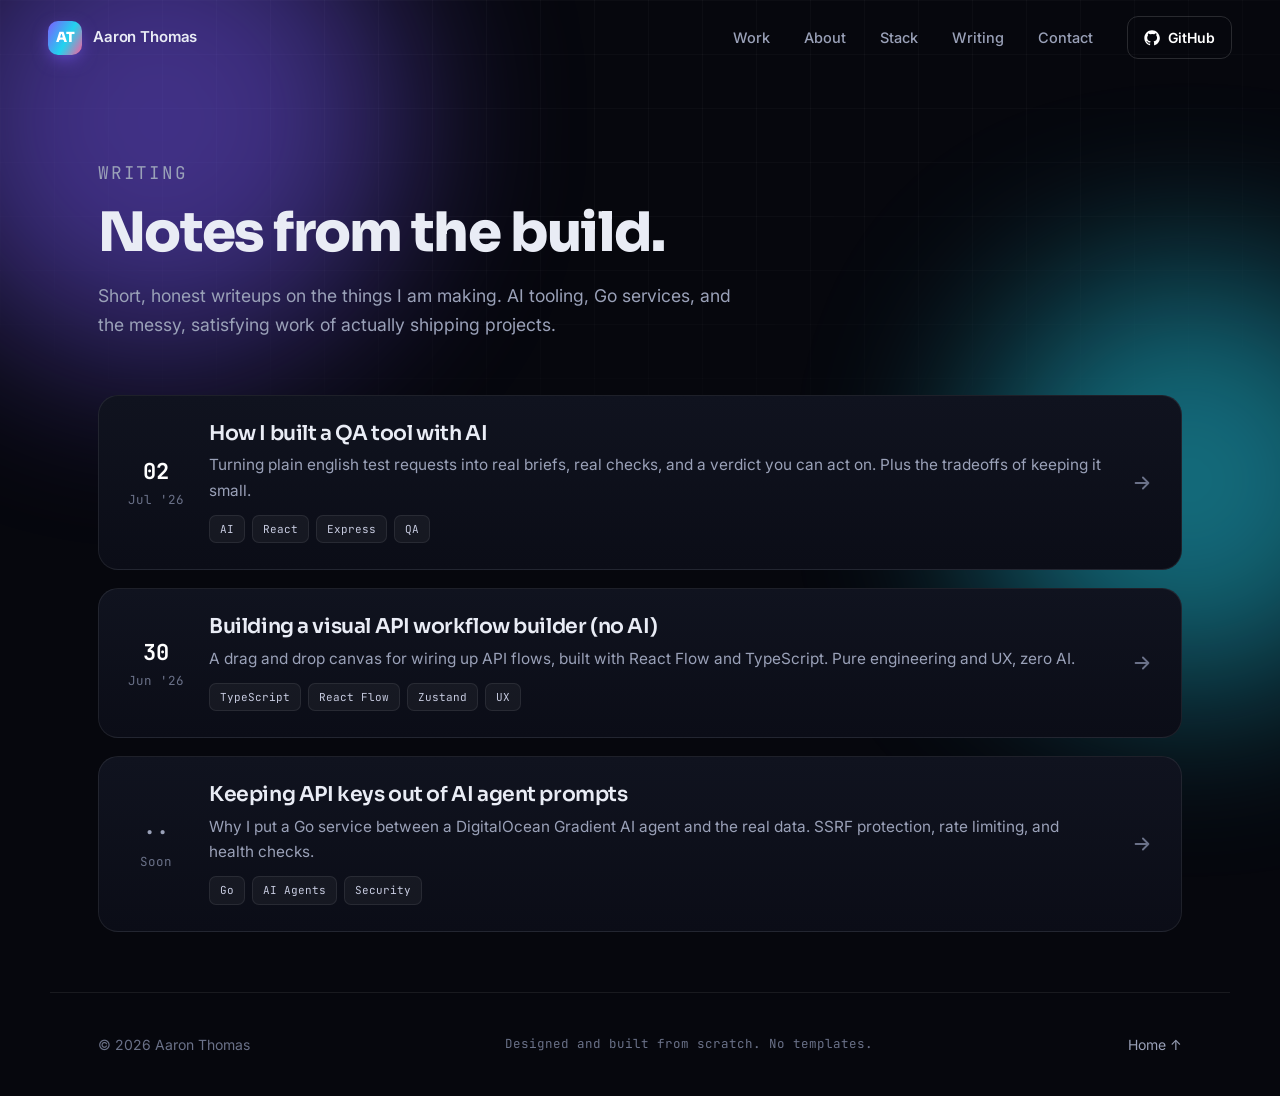
==== blog/index.html @ 083a8e19 "Initial commit: portfolio site with blog" ====
<!doctype html>
<html lang="en">
<head>
  <meta charset="UTF-8" />
  <meta name="viewport" content="width=device-width, initial-scale=1.0" />
  <title>Writing · Aaron Thomas</title>
  <meta name="description" content="Notes on building software. AI tooling, Go services, and the craft of shipping projects, by Aaron Thomas." />
  <meta name="color-scheme" content="dark" />
  <link rel="preconnect" href="https://fonts.googleapis.com" />
  <link rel="preconnect" href="https://fonts.gstatic.com" crossorigin />
  <link href="https://fonts.googleapis.com/css2?family=Sora:wght@400;500;600;700;800&family=Inter:wght@400;500;600&family=JetBrains+Mono:wght@400;500&display=swap" rel="stylesheet" />
  <link rel="icon" href="data:image/svg+xml,<svg xmlns='http://www.w3.org/2000/svg' viewBox='0 0 100 100'><text y='.9em' font-size='90'>⚡</text></svg>" />
  <link rel="stylesheet" href="../styles.css" />
</head>
<body>
  <div class="bg-grid" aria-hidden="true"></div>
  <div class="bg-orbs" aria-hidden="true">
    <span class="orb orb--1"></span>
    <span class="orb orb--2"></span>
  </div>
  <div class="scroll-progress" aria-hidden="true"></div>

  <header class="nav is-scrolled" id="nav">
    <a href="../index.html" class="nav__brand">
      <span class="nav__mark">AT</span>
      <span class="nav__name">Aaron&nbsp;Thomas</span>
    </a>
    <nav class="nav__links" aria-label="Primary">
      <a href="../index.html#work">Work</a>
      <a href="../index.html#about">About</a>
      <a href="../index.html#stack">Stack</a>
      <a href="./index.html">Writing</a>
      <a href="../index.html#contact">Contact</a>
    </nav>
    <a class="nav__cta" href="https://github.com/ATKasem" target="_blank" rel="noopener">
      <svg viewBox="0 0 24 24" width="16" height="16" aria-hidden="true"><path fill="currentColor" d="M12 .5C5.7.5.5 5.7.5 12c0 5.1 3.3 9.4 7.9 10.9.6.1.8-.3.8-.6v-2c-3.2.7-3.9-1.5-3.9-1.5-.5-1.3-1.3-1.7-1.3-1.7-1.1-.7.1-.7.1-.7 1.2.1 1.8 1.2 1.8 1.2 1 1.8 2.8 1.3 3.5 1 .1-.8.4-1.3.7-1.6-2.6-.3-5.3-1.3-5.3-5.7 0-1.3.5-2.3 1.2-3.1-.1-.3-.5-1.5.1-3.1 0 0 1-.3 3.3 1.2a11.5 11.5 0 0 1 6 0C17.3 4.7 18.3 5 18.3 5c.6 1.6.2 2.8.1 3.1.8.8 1.2 1.8 1.2 3.1 0 4.4-2.7 5.4-5.3 5.7.4.4.8 1.1.8 2.2v3.3c0 .3.2.7.8.6 4.6-1.5 7.9-5.8 7.9-10.9C23.5 5.7 18.3.5 12 .5Z"/></svg>
      GitHub
    </a>
    <button class="nav__burger" aria-label="Toggle menu" aria-expanded="false"><span></span><span></span></button>
  </header>

  <main class="page">
    <div class="blog-head reveal">
      <p class="section__kicker">Writing</p>
      <h1>Notes from the build.</h1>
      <p>Short, honest writeups on the things I am making. AI tooling, Go services, and the messy, satisfying work of actually shipping projects.</p>
    </div>

    <div class="posts">
      <a href="./building-an-ai-qa-tool.html" class="post-card reveal">
        <div class="post-card__date"><b>02</b>Jul '26</div>
        <div class="post-card__main">
          <h3>How I built a QA tool with AI</h3>
          <p>Turning plain english test requests into real briefs, real checks, and a verdict you can act on. Plus the tradeoffs of keeping it small.</p>
          <div class="post-card__tags"><span>AI</span><span>React</span><span>Express</span><span>QA</span></div>
        </div>
        <svg class="post-card__arrow" viewBox="0 0 24 24" width="22" height="22" aria-hidden="true"><path fill="none" stroke="currentColor" stroke-width="2" stroke-linecap="round" stroke-linejoin="round" d="M5 12h14M13 6l6 6-6 6"/></svg>
      </a>

      <a href="./api-workflow-builder.html" class="post-card reveal">
        <div class="post-card__date"><b>30</b>Jun '26</div>
        <div class="post-card__main">
          <h3>Building a visual API workflow builder (no AI)</h3>
          <p>A drag and drop canvas for wiring up API flows, built with React Flow and TypeScript. Pure engineering and UX, zero AI.</p>
          <div class="post-card__tags"><span>TypeScript</span><span>React Flow</span><span>Zustand</span><span>UX</span></div>
        </div>
        <svg class="post-card__arrow" viewBox="0 0 24 24" width="22" height="22" aria-hidden="true"><path fill="none" stroke="currentColor" stroke-width="2" stroke-linecap="round" stroke-linejoin="round" d="M5 12h14M13 6l6 6-6 6"/></svg>
      </a>

      <div class="post-card post-card--soon reveal">
        <div class="post-card__date"><b>··</b>Soon</div>
        <div class="post-card__main">
          <h3>Keeping API keys out of AI agent prompts</h3>
          <p>Why I put a Go service between a DigitalOcean Gradient AI agent and the real data. SSRF protection, rate limiting, and health checks.</p>
          <div class="post-card__tags"><span>Go</span><span>AI Agents</span><span>Security</span></div>
        </div>
        <svg class="post-card__arrow" viewBox="0 0 24 24" width="22" height="22" aria-hidden="true"><path fill="none" stroke="currentColor" stroke-width="2" stroke-linecap="round" stroke-linejoin="round" d="M5 12h14M13 6l6 6-6 6"/></svg>
      </div>
    </div>
  </main>

  <footer class="footer">
    <span>© <span id="year"></span> Aaron Thomas</span>
    <span class="footer__mid">Designed and built from scratch. No templates.</span>
    <a href="../index.html#top" class="footer__top">Home ↑</a>
  </footer>

  <script src="../main.js"></script>
</body>
</html>
---- styles.css ----
/* =========================================================
   Aaron Thomas — Portfolio
   Design system + layout + motion
   ========================================================= */

:root {
  --bg:        #06070d;
  --bg-soft:   #0b0d17;
  --panel:     #10131f;
  --panel-2:   #151a2b;
  --line:      rgba(255,255,255,.08);
  --line-2:    rgba(255,255,255,.14);
  --text:      #e9ecf5;
  --muted:     #9aa1b8;
  --muted-2:   #6a7188;

  --accent:    #7c5cff;   /* violet */
  --accent-2:  #22d3ee;   /* cyan   */
  --accent-3:  #ff5c9d;   /* pink   */

  --grad: linear-gradient(120deg, var(--accent), var(--accent-2) 55%, var(--accent-3));
  --radius: 20px;
  --radius-sm: 12px;
  --shadow: 0 30px 80px -30px rgba(0,0,0,.9);
  --max: 1180px;
  --ease: cubic-bezier(.22,.61,.36,1);
}

* { box-sizing: border-box; }
html { scroll-behavior: smooth; -webkit-font-smoothing: antialiased; }

body {
  margin: 0;
  background: var(--bg);
  color: var(--text);
  font-family: "Inter", system-ui, -apple-system, sans-serif;
  font-size: 16px;
  line-height: 1.65;
  overflow-x: hidden;
  position: relative;
}

h1,h2,h3,h4 { font-family: "Sora", sans-serif; line-height: 1.1; letter-spacing: -.02em; margin: 0; }
a { color: inherit; text-decoration: none; }
strong { color: #fff; font-weight: 600; }
em { color: #d7d2ff; font-style: normal; font-weight: 500; }

::selection { background: var(--accent); color: #fff; }

/* ---------- Backgrounds ---------- */
.bg-grid {
  position: fixed; inset: 0; z-index: -3;
  background-image:
    linear-gradient(rgba(255,255,255,.028) 1px, transparent 1px),
    linear-gradient(90deg, rgba(255,255,255,.028) 1px, transparent 1px);
  background-size: 54px 54px;
  mask-image: radial-gradient(ellipse 80% 60% at 50% 0%, #000 40%, transparent 100%);
}
.bg-orbs { position: fixed; inset: 0; z-index: -2; overflow: hidden; }
.orb {
  position: absolute; border-radius: 50%; filter: blur(90px); opacity: .5;
  animation: float 18s var(--ease) infinite alternate;
}
.orb--1 { width: 480px; height: 480px; background: var(--accent);   top: -120px; left: -80px; }
.orb--2 { width: 420px; height: 420px; background: var(--accent-2); top: 30%; right: -120px; animation-delay: -6s; }
.orb--3 { width: 380px; height: 380px; background: var(--accent-3); bottom: -140px; left: 35%; opacity: .35; animation-delay: -11s; }
@keyframes float {
  from { transform: translate3d(0,0,0) scale(1); }
  to   { transform: translate3d(40px,-40px,0) scale(1.15); }
}

.scroll-progress {
  position: fixed; top: 0; left: 0; height: 3px; width: 0%;
  background: var(--grad); z-index: 100; transition: width .1s linear;
  box-shadow: 0 0 18px rgba(124,92,255,.7);
}

/* ---------- Nav ---------- */
.nav {
  position: fixed; top: 0; left: 0; right: 0; z-index: 90;
  display: flex; align-items: center; gap: 20px;
  padding: 16px clamp(18px, 5vw, 48px);
  transition: background .3s var(--ease), border-color .3s, padding .3s var(--ease);
  border-bottom: 1px solid transparent;
}
.nav.is-scrolled {
  background: rgba(6,7,13,.72);
  backdrop-filter: blur(16px);
  border-bottom-color: var(--line);
  padding-top: 12px; padding-bottom: 12px;
}
.nav__brand { display: flex; align-items: center; gap: 11px; font-weight: 600; }
.nav__mark {
  display: grid; place-items: center; width: 34px; height: 34px; border-radius: 10px;
  background: var(--grad); color: #fff; font-family: "Sora"; font-weight: 800; font-size: 14px;
  box-shadow: 0 6px 20px -6px var(--accent);
}
.nav__name { font-size: 15px; letter-spacing: -.01em; }
.nav__links { display: flex; gap: 6px; margin-left: auto; }
.nav__links a {
  padding: 8px 14px; border-radius: 10px; color: var(--muted); font-size: 14.5px; font-weight: 500;
  transition: color .2s, background .2s;
}
.nav__links a:hover { color: #fff; background: rgba(255,255,255,.05); }
.nav__cta {
  display: inline-flex; align-items: center; gap: 8px;
  padding: 9px 16px; border-radius: 11px; font-size: 14px; font-weight: 600;
  border: 1px solid var(--line-2); color: #fff;
  transition: border-color .2s, transform .2s var(--ease), background .2s;
}
.nav__cta:hover { border-color: var(--accent); background: rgba(124,92,255,.12); transform: translateY(-1px); }
.nav__burger { display: none; }

/* ---------- Buttons ---------- */
.btn {
  display: inline-flex; align-items: center; gap: 9px;
  padding: 13px 22px; border-radius: 13px; font-weight: 600; font-size: 15px;
  cursor: pointer; border: 1px solid transparent;
  transition: transform .22s var(--ease), box-shadow .25s, background .25s, border-color .25s;
}
.btn svg { transition: transform .25s var(--ease); }
.btn--primary {
  background: var(--grad); color: #fff; background-size: 160% 160%;
  box-shadow: 0 14px 40px -12px rgba(124,92,255,.7);
}
.btn--primary:hover { transform: translateY(-2px); box-shadow: 0 20px 50px -12px rgba(124,92,255,.85); }
.btn--primary:hover svg { transform: translateX(4px); }
.btn--ghost { border-color: var(--line-2); color: var(--text); background: rgba(255,255,255,.03); }
.btn--ghost:hover { border-color: var(--accent-2); color: #fff; transform: translateY(-2px); background: rgba(34,211,238,.08); }

/* ---------- Hero ---------- */
.hero {
  min-height: 100svh; display: grid; place-items: center; position: relative;
  padding: 120px clamp(18px, 5vw, 48px) 80px;
  max-width: var(--max); margin: 0 auto;
}
.hero__inner { max-width: 860px; text-align: center; }
.hero__eyebrow {
  display: inline-flex; align-items: center; gap: 9px;
  padding: 7px 15px; border-radius: 999px; margin: 0 0 26px;
  background: rgba(255,255,255,.04); border: 1px solid var(--line);
  color: var(--muted); font-size: 13.5px; font-weight: 500;
}
.pulse { width: 8px; height: 8px; border-radius: 50%; background: #34e39a; box-shadow: 0 0 0 0 rgba(52,227,154,.6); animation: pulse 2.2s infinite; }
@keyframes pulse { 0%{box-shadow:0 0 0 0 rgba(52,227,154,.55)} 70%{box-shadow:0 0 0 9px rgba(52,227,154,0)} 100%{box-shadow:0 0 0 0 rgba(52,227,154,0)} }

.hero__title { font-size: clamp(2.5rem, 7vw, 5rem); font-weight: 800; letter-spacing: -.035em; }
.grad-text {
  background: var(--grad); -webkit-background-clip: text; background-clip: text; color: transparent;
  background-size: 200% auto; animation: shimmer 6s linear infinite; display: inline-block;
}
@keyframes shimmer { to { background-position: 200% center; } }

.hero__lead { font-size: clamp(1.05rem, 2.2vw, 1.3rem); color: var(--muted); max-width: 620px; margin: 26px auto 0; }
.hero__actions { display: flex; gap: 14px; justify-content: center; flex-wrap: wrap; margin-top: 38px; }
.hero__stats {
  display: flex; gap: clamp(28px, 6vw, 64px); justify-content: center; margin: 62px 0 0; flex-wrap: wrap;
}
.hero__stats div { text-align: center; }
.hero__stats dt { font-family: "Sora"; font-size: clamp(1.7rem, 4vw, 2.4rem); font-weight: 800; background: var(--grad); -webkit-background-clip: text; background-clip: text; color: transparent; }
.hero__stats dd { margin: 4px 0 0; color: var(--muted-2); font-size: 13px; text-transform: uppercase; letter-spacing: .12em; }

.hero__scroll {
  position: absolute; bottom: 30px; left: 50%; transform: translateX(-50%);
  width: 26px; height: 42px; border: 2px solid var(--line-2); border-radius: 20px;
}
.hero__scroll span { position: absolute; top: 8px; left: 50%; transform: translateX(-50%); width: 4px; height: 8px; background: var(--accent-2); border-radius: 4px; animation: scroll 1.8s var(--ease) infinite; }
@keyframes scroll { 0%{opacity:0;transform:translate(-50%,0)} 40%{opacity:1} 80%{opacity:0;transform:translate(-50%,14px)} 100%{opacity:0} }

/* ---------- Marquee ---------- */
.marquee { overflow: hidden; border-block: 1px solid var(--line); padding: 20px 0; background: rgba(255,255,255,.015); mask-image: linear-gradient(90deg, transparent, #000 12%, #000 88%, transparent); }
.marquee__track { display: flex; gap: 26px; white-space: nowrap; width: max-content; animation: marquee 32s linear infinite; }
.marquee__track span { font-family: "Sora"; font-weight: 600; font-size: 1.35rem; color: var(--muted-2); }
.marquee__track span:nth-child(3n+1) { color: #cfd3e6; }
@keyframes marquee { to { transform: translateX(-50%); } }

/* ---------- Sections ---------- */
.section { max-width: var(--max); margin: 0 auto; padding: clamp(80px, 12vw, 140px) clamp(18px, 5vw, 48px); }
.section__head { max-width: 640px; margin-bottom: 56px; }
.section__kicker { font-family: "JetBrains Mono", monospace; font-size: 13px; letter-spacing: .1em; color: var(--accent-2); text-transform: uppercase; margin: 0 0 16px; }
.section__title { font-size: clamp(2rem, 4.5vw, 3.1rem); font-weight: 700; }
.section__sub { color: var(--muted); font-size: 1.08rem; margin-top: 18px; }

/* ---------- Projects ---------- */
.projects { display: flex; flex-direction: column; gap: 26px; }
.projects__grid { display: grid; grid-template-columns: repeat(2, 1fr); gap: 26px; }

.project {
  position: relative; border: 1px solid var(--line); border-radius: var(--radius);
  background: linear-gradient(180deg, var(--panel), var(--bg-soft));
  padding: 30px; transition: transform .35s var(--ease), border-color .35s, box-shadow .35s;
  overflow: hidden;
}
.project::before {
  content: ""; position: absolute; inset: 0; border-radius: inherit; padding: 1px;
  background: var(--grad); opacity: 0;
  -webkit-mask: linear-gradient(#000 0 0) content-box, linear-gradient(#000 0 0);
  -webkit-mask-composite: xor; mask-composite: exclude; transition: opacity .35s;
  pointer-events: none;
}
.project:hover { transform: translateY(-6px); box-shadow: var(--shadow); }
.project:hover::before { opacity: .9; }

.project--feature { display: grid; grid-template-columns: 1.1fr .9fr; gap: 20px; padding: 0; align-items: stretch; }
.project--feature .project__body { padding: 40px; }
.project--muted { background: linear-gradient(180deg, #0c0e18, var(--bg-soft)); }

.project__top { display: flex; align-items: center; gap: 12px; margin-bottom: 18px; }
.project__index { font-family: "JetBrains Mono", monospace; color: var(--muted-2); font-size: 14px; }
.project__title { font-size: 1.35rem; font-weight: 600; margin-bottom: 12px; }
.project--feature .project__title { font-size: clamp(1.5rem, 3vw, 2rem); }
.project__desc { color: var(--muted); font-size: .97rem; }
.project__tags { list-style: none; display: flex; flex-wrap: wrap; gap: 8px; padding: 0; margin: 20px 0; }
.project__tags li {
  font-family: "JetBrains Mono", monospace; font-size: 12px; color: #c7cbe0;
  padding: 5px 11px; border-radius: 8px; background: rgba(255,255,255,.045); border: 1px solid var(--line);
}
.project__links { display: flex; align-items: center; justify-content: space-between; gap: 12px; flex-wrap: wrap; }
.project__meta { font-family: "JetBrains Mono", monospace; font-size: 12px; color: var(--muted-2); }

.tag { font-size: 12px; font-weight: 600; letter-spacing: .02em; color: var(--muted); padding: 5px 11px; border-radius: 999px; border: 1px solid var(--line); background: rgba(255,255,255,.03); }
.tag--accent { color: #fff; background: rgba(124,92,255,.18); border-color: rgba(124,92,255,.5); }

.link-arrow { display: inline-flex; align-items: center; gap: 7px; font-weight: 600; font-size: 14.5px; color: #fff; }
.link-arrow svg { transition: transform .25s var(--ease); }
.link-arrow:hover { color: var(--accent-2); }
.link-arrow:hover svg { transform: translate(3px,-3px); }

/* Feature mock visual */
.project__visual { display: grid; place-items: center; padding: 30px 30px 30px 0; }
.mock {
  width: 100%; border-radius: 16px; border: 1px solid var(--line-2);
  background: #090b14; box-shadow: 0 20px 60px -20px #000; overflow: hidden;
}
.mock__bar { display: flex; gap: 7px; padding: 13px 15px; border-bottom: 1px solid var(--line); background: rgba(255,255,255,.02); }
.mock__bar i { width: 11px; height: 11px; border-radius: 50%; background: #2a2f45; }
.mock__bar i:first-child { background: #ff5f57; } .mock__bar i:nth-child(2){ background:#febc2e; } .mock__bar i:nth-child(3){ background:#28c840; }
.mock__body { padding: 20px; display: flex; flex-direction: column; gap: 16px; }
.mock__line { font-family: "JetBrains Mono", monospace; font-size: 12.5px; }
.mock__line--prompt { color: var(--accent-2); }
.mock__row { display: flex; gap: 8px; }
.chip { font-family: "JetBrains Mono"; font-size: 11px; padding: 4px 10px; border-radius: 7px; background: rgba(255,255,255,.05); color: var(--muted); border: 1px solid var(--line); }
.chip--ok { background: rgba(52,227,154,.14); color: #6ff0b6; border-color: rgba(52,227,154,.35); }
.mock__bars { display: flex; align-items: flex-end; gap: 8px; height: 70px; }
.mock__bars i { flex: 1; height: var(--h); border-radius: 6px 6px 0 0; background: var(--grad); opacity: .8; animation: grow 1.4s var(--ease) both; }
.mock__bars i:nth-child(2){animation-delay:.1s} .mock__bars i:nth-child(3){animation-delay:.2s} .mock__bars i:nth-child(4){animation-delay:.3s} .mock__bars i:nth-child(5){animation-delay:.4s}
@keyframes grow { from { height: 0; opacity: 0; } }
.mock__verdict { font-family: "JetBrains Mono"; font-size: 12px; color: var(--muted); display: flex; align-items: center; gap: 8px; }
.mock__verdict .dot { width: 8px; height: 8px; border-radius: 50%; background: #34e39a; box-shadow: 0 0 10px #34e39a; }

/* ---------- About ---------- */
.section--about { position: relative; }
.about { display: grid; grid-template-columns: 1.3fr .7fr; gap: 48px; align-items: start; }
.about__text p { color: var(--muted); font-size: 1.05rem; margin: 20px 0 0; }
.about__text .section__title { margin-top: 16px; max-width: 15ch; }
.about__pills { display: flex; flex-wrap: wrap; gap: 10px; margin-top: 28px; }
.about__pills span { padding: 8px 15px; border-radius: 999px; border: 1px solid var(--line-2); font-size: 14px; color: #d3d7ea; background: rgba(255,255,255,.03); }

.about__card {
  border: 1px solid var(--line); border-radius: var(--radius);
  background: linear-gradient(180deg, var(--panel-2), var(--panel));
  padding: 28px; position: sticky; top: 100px; box-shadow: var(--shadow);
}
.about__cardhead { display: flex; align-items: center; gap: 14px; padding-bottom: 20px; border-bottom: 1px solid var(--line); }
.avatar { width: 52px; height: 52px; border-radius: 14px; background: var(--grad); display: grid; place-items: center; font-family: "Sora"; font-weight: 800; color: #fff; box-shadow: 0 8px 24px -8px var(--accent); }
.about__cardhead strong { display: block; font-size: 16px; }
.about__cardhead span { color: var(--muted-2); font-family: "JetBrains Mono"; font-size: 13px; }
.about__facts { list-style: none; padding: 0; margin: 20px 0 0; display: flex; flex-direction: column; gap: 16px; }
.about__facts li { display: flex; justify-content: space-between; align-items: baseline; gap: 12px; font-size: 14px; }
.about__facts span { color: var(--muted-2); }
.about__facts b { color: #fff; font-weight: 600; text-align: right; }
.about__facts .ok { color: #6ff0b6; }

/* ---------- Stack ---------- */
.stack { display: grid; grid-template-columns: repeat(4, 1fr); gap: 20px; }
.stack__col { border: 1px solid var(--line); border-radius: var(--radius-sm); padding: 24px; background: rgba(255,255,255,.018); transition: border-color .3s, transform .3s var(--ease); }
.stack__col:hover { border-color: var(--line-2); transform: translateY(-4px); }
.stack__col h4 { font-family: "JetBrains Mono"; font-size: 12px; text-transform: uppercase; letter-spacing: .12em; color: var(--accent-2); margin-bottom: 16px; }
.stack__col ul { list-style: none; padding: 0; margin: 0; display: flex; flex-direction: column; gap: 10px; }
.stack__col li { color: var(--muted); font-size: 15px; position: relative; padding-left: 18px; }
.stack__col li::before { content: "▹"; position: absolute; left: 0; color: var(--accent); }
.stack__col--featured { border-color: var(--accent); background: rgba(255,255,255,.03); box-shadow: 0 0 0 1px var(--accent), 0 12px 40px -12px var(--accent); }
.stack__col--featured h4 { color: var(--accent); }
.stack__col--featured li { color: var(--text); }
.stack__col--featured .stack__badge { display: inline-block; margin-left: 8px; font-family: "JetBrains Mono"; font-size: 9px; letter-spacing: .1em; color: var(--accent); border: 1px solid var(--accent); border-radius: 999px; padding: 2px 6px; vertical-align: middle; }

/* ---------- Contact ---------- */
.section--contact { text-align: center; }
.contact { max-width: 720px; margin: 0 auto; }
.contact__title { font-size: clamp(2.2rem, 6vw, 4rem); font-weight: 800; margin-top: 16px; letter-spacing: -.03em; }
.contact__sub { color: var(--muted); font-size: 1.1rem; margin-top: 22px; }
.contact__actions { display: flex; gap: 14px; justify-content: center; flex-wrap: wrap; margin-top: 36px; }

/* ---------- Footer ---------- */
.footer {
  max-width: var(--max); margin: 0 auto; padding: 40px clamp(18px,5vw,48px);
  border-top: 1px solid var(--line); display: flex; justify-content: space-between; align-items: center; gap: 16px;
  color: var(--muted-2); font-size: 14px; flex-wrap: wrap;
}
.footer__mid { font-family: "JetBrains Mono"; font-size: 12.5px; }
.footer__top { color: var(--muted); transition: color .2s; }
.footer__top:hover { color: var(--accent-2); }

/* ---------- Reveal animation ---------- */
.reveal { opacity: 0; transform: translateY(28px); transition: opacity .8s var(--ease), transform .8s var(--ease); }
.reveal.is-in { opacity: 1; transform: none; }

/* ---------- Responsive ---------- */
@media (max-width: 900px) {
  .projects__grid { grid-template-columns: 1fr; }
  .project--feature { grid-template-columns: 1fr; }
  .project__visual { padding: 0 40px 40px; }
  .about { grid-template-columns: 1fr; gap: 32px; }
  .about__card { position: static; }
  .stack { grid-template-columns: repeat(2, 1fr); }
}
@media (max-width: 640px) {
  .nav__links { display: none; }
  .nav__cta { display: none; }
  .nav__burger { display: inline-flex; margin-left: auto; flex-direction: column; gap: 5px; width: 40px; height: 40px; align-items: center; justify-content: center; background: rgba(255,255,255,.04); border: 1px solid var(--line); border-radius: 10px; cursor: pointer; }
  .nav__burger span { width: 18px; height: 2px; background: #fff; border-radius: 2px; transition: transform .3s, opacity .3s; }
  .nav__burger[aria-expanded="true"] span:first-child { transform: translateY(3.5px) rotate(45deg); }
  .nav__burger[aria-expanded="true"] span:last-child { transform: translateY(-3.5px) rotate(-45deg); }
  .nav.is-open .nav__links { display: flex; position: absolute; top: 100%; left: 0; right: 0; flex-direction: column; gap: 4px; padding: 14px clamp(18px,5vw,48px) 20px; background: rgba(6,7,13,.96); backdrop-filter: blur(16px); border-bottom: 1px solid var(--line); }
  .nav.is-open .nav__cta { display: inline-flex; }
  .stack { grid-template-columns: 1fr; }
  .footer { flex-direction: column; text-align: center; }
  .project--feature .project__body { padding: 28px; }
}

@media (prefers-reduced-motion: reduce) {
  * { animation-duration: .001ms !important; animation-iteration-count: 1 !important; transition-duration: .001ms !important; scroll-behavior: auto; }
  .reveal { opacity: 1; transform: none; }
}

/* =========================================================
   Blog
   ========================================================= */
.page { max-width: var(--max); margin: 0 auto; padding: 140px clamp(18px, 5vw, 48px) 60px; }
.page--narrow { max-width: 760px; }

.blog-head { margin-bottom: 56px; }
.blog-head h1 { font-size: clamp(2.2rem, 5vw, 3.4rem); font-weight: 800; letter-spacing: -.03em; }
.blog-head p { color: var(--muted); font-size: 1.1rem; margin-top: 18px; max-width: 60ch; }

.posts { display: flex; flex-direction: column; gap: 18px; }
.post-card {
  display: grid; grid-template-columns: auto 1fr auto; align-items: center; gap: 24px;
  padding: 26px 28px; border: 1px solid var(--line); border-radius: var(--radius);
  background: linear-gradient(180deg, var(--panel), var(--bg-soft));
  transition: transform .3s var(--ease), border-color .3s, box-shadow .3s; position: relative; overflow: hidden;
}
.post-card::before {
  content: ""; position: absolute; inset: 0; border-radius: inherit; padding: 1px; background: var(--grad); opacity: 0;
  -webkit-mask: linear-gradient(#000 0 0) content-box, linear-gradient(#000 0 0);
  -webkit-mask-composite: xor; mask-composite: exclude; transition: opacity .3s; pointer-events: none;
}
.post-card:hover { transform: translateY(-4px); box-shadow: var(--shadow); }
.post-card:hover::before { opacity: .8; }
.post-card__date { font-family: "JetBrains Mono", monospace; font-size: 12.5px; color: var(--muted-2); text-align: center; min-width: 58px; }
.post-card__date b { display: block; font-size: 22px; color: #fff; font-weight: 700; }
.post-card__main h3 { font-size: 1.28rem; font-weight: 600; margin-bottom: 8px; }
.post-card__main p { color: var(--muted); font-size: .96rem; margin: 0; }
.post-card__tags { display: flex; gap: 7px; margin-top: 12px; flex-wrap: wrap; }
.post-card__tags span { font-family: "JetBrains Mono"; font-size: 11px; color: #c7cbe0; padding: 4px 10px; border-radius: 7px; background: rgba(255,255,255,.045); border: 1px solid var(--line); }
.post-card__arrow { color: var(--muted-2); transition: transform .25s var(--ease), color .25s; }
.post-card:hover .post-card__arrow { color: var(--accent-2); transform: translateX(4px); }

.post-card--soon { opacity: .55; pointer-events: none; }
.post-card--soon .post-card__date b { color: var(--muted); }

/* Article */
.article__meta { display: flex; align-items: center; gap: 14px; flex-wrap: wrap; color: var(--muted-2); font-size: 14px; margin-bottom: 22px; }
.article__meta .dot-sep { width: 4px; height: 4px; border-radius: 50%; background: var(--muted-2); }
.article h1 { font-size: clamp(2rem, 5vw, 3rem); font-weight: 800; letter-spacing: -.03em; line-height: 1.08; }
.article__lead { font-size: 1.2rem; color: #cfd3e6; margin: 24px 0 40px; line-height: 1.6; }
.article__body { font-size: 1.06rem; line-height: 1.8; color: #c3c8dc; }
.article__body h2 { font-size: 1.6rem; font-weight: 700; margin: 48px 0 16px; color: #fff; }
.article__body h3 { font-size: 1.22rem; font-weight: 600; margin: 32px 0 12px; color: #fff; }
.article__body p { margin: 18px 0; }
.article__body a { color: var(--accent-2); border-bottom: 1px solid rgba(34,211,238,.35); transition: border-color .2s; }
.article__body a:hover { border-color: var(--accent-2); }
.article__body ul { padding-left: 22px; margin: 18px 0; }
.article__body li { margin: 10px 0; }
.article__body li::marker { color: var(--accent); }
.article__body strong { color: #fff; }
.article__body blockquote { margin: 28px 0; padding: 4px 22px; border-left: 3px solid var(--accent); color: #d7d2ff; font-style: italic; }
.article__body pre {
  background: #090b14; border: 1px solid var(--line-2); border-radius: 12px; padding: 20px; overflow-x: auto;
  font-family: "JetBrains Mono", monospace; font-size: 13.5px; line-height: 1.7; margin: 26px 0; color: #d3d7ea;
}
.article__body code { font-family: "JetBrains Mono", monospace; font-size: .9em; background: rgba(255,255,255,.06); padding: 2px 7px; border-radius: 6px; color: #e6c7ff; }
.article__body pre code { background: none; padding: 0; color: inherit; }
.article__foot { margin-top: 56px; padding-top: 32px; border-top: 1px solid var(--line); display: flex; justify-content: space-between; align-items: center; gap: 16px; flex-wrap: wrap; }
.back-link { display: inline-flex; align-items: center; gap: 8px; color: var(--muted); font-weight: 500; transition: color .2s; }
.back-link:hover { color: var(--accent-2); }

@media (max-width: 640px) {
  .post-card { grid-template-columns: auto 1fr; }
  .post-card__arrow { display: none; }
}
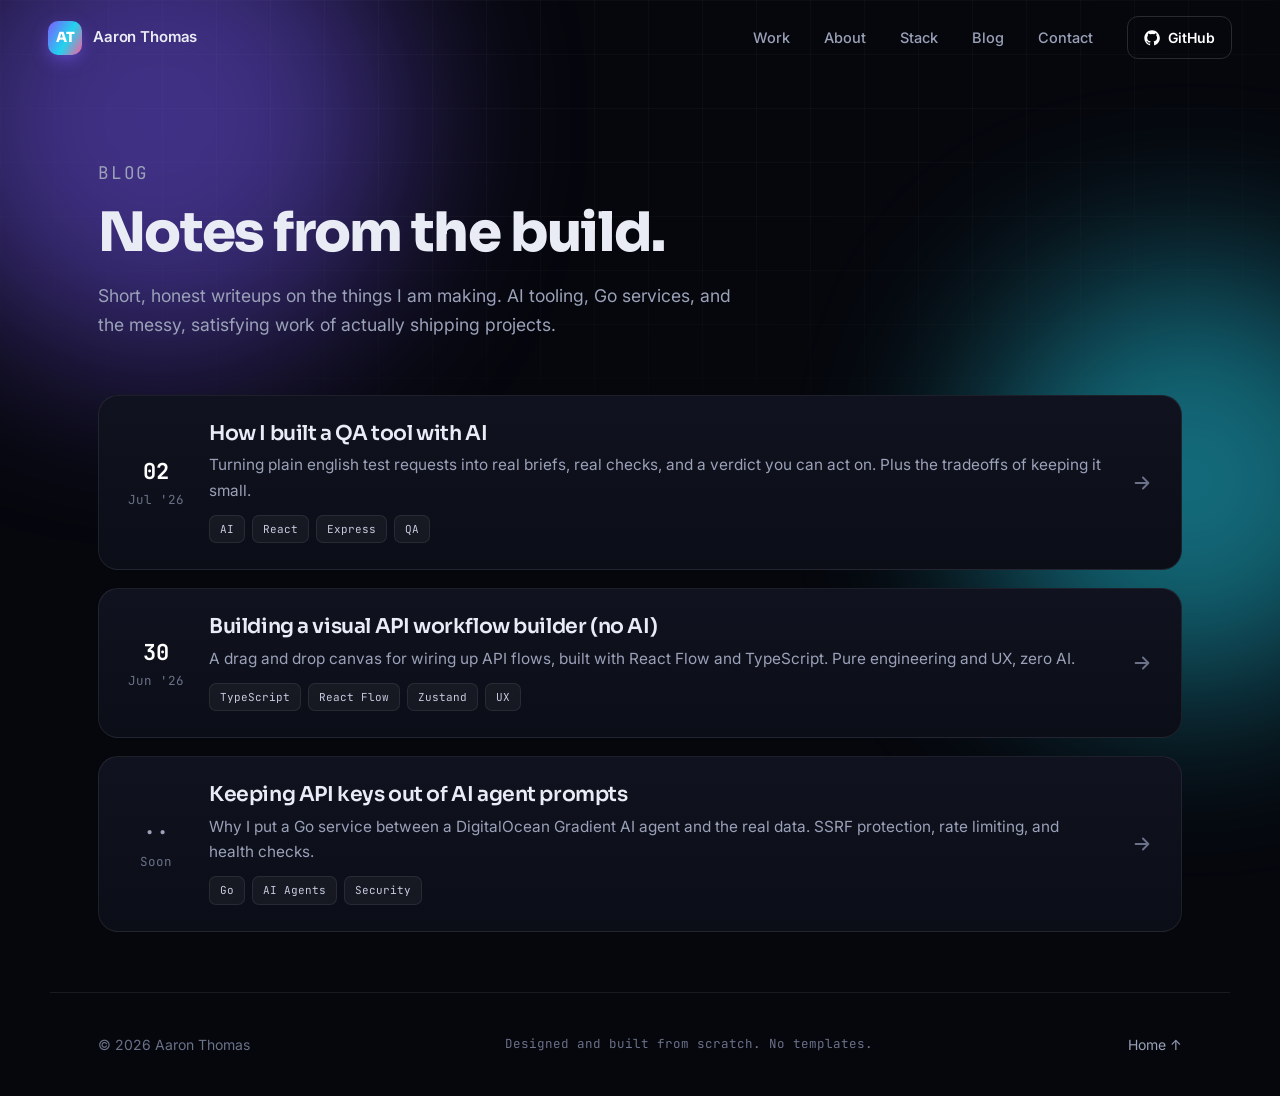
==== commit 0de162f1: "Add live GitHub open source section and Netlify deploy config. Pull merged and open upstream PRs plu" ====
--- a/blog/index.html
+++ b/blog/index.html
@@ -3,7 +3,7 @@
 <head>
   <meta charset="UTF-8" />
   <meta name="viewport" content="width=device-width, initial-scale=1.0" />
-  <title>Writing · Aaron Thomas</title>
+  <title>Blog · Aaron Thomas</title>
   <meta name="description" content="Notes on building software. AI tooling, Go services, and the craft of shipping projects, by Aaron Thomas." />
   <meta name="color-scheme" content="dark" />
   <link rel="preconnect" href="https://fonts.googleapis.com" />
@@ -29,7 +29,7 @@
       <a href="../index.html#work">Work</a>
       <a href="../index.html#about">About</a>
       <a href="../index.html#stack">Stack</a>
-      <a href="./index.html">Writing</a>
+      <a href="./index.html">Blog</a>
       <a href="../index.html#contact">Contact</a>
     </nav>
     <a class="nav__cta" href="https://github.com/ATKasem" target="_blank" rel="noopener">
@@ -41,7 +41,7 @@
 
   <main class="page">
     <div class="blog-head reveal">
-      <p class="section__kicker">Writing</p>
+      <p class="section__kicker">Blog</p>
       <h1>Notes from the build.</h1>
       <p>Short, honest writeups on the things I am making. AI tooling, Go services, and the messy, satisfying work of actually shipping projects.</p>
     </div>
--- a/styles.css
+++ b/styles.css
@@ -284,6 +284,92 @@
 .stack__col--featured li { color: var(--text); }
 .stack__col--featured .stack__badge { display: inline-block; margin-left: 8px; font-family: "JetBrains Mono"; font-size: 9px; letter-spacing: .1em; color: var(--accent); border: 1px solid var(--accent); border-radius: 999px; padding: 2px 6px; vertical-align: middle; }
 
+/* ---------- Open Source (live GitHub) ---------- */
+.live-badge {
+  display: inline-flex; align-items: center; gap: 7px;
+  margin-left: 12px; padding: 3px 10px 3px 8px;
+  font-family: "JetBrains Mono", monospace; font-size: 11px; letter-spacing: .08em;
+  text-transform: uppercase; color: #7dffb3;
+  border: 1px solid rgba(125,255,179,.35); border-radius: 999px;
+  background: rgba(125,255,179,.08); vertical-align: middle;
+}
+.live-badge__dot {
+  width: 7px; height: 7px; border-radius: 50%; background: #7dffb3;
+  box-shadow: 0 0 0 0 rgba(125,255,179,.55);
+  animation: live-pulse 1.8s var(--ease) infinite;
+}
+@keyframes live-pulse {
+  0%   { box-shadow: 0 0 0 0 rgba(125,255,179,.55); }
+  70%  { box-shadow: 0 0 0 8px rgba(125,255,179,0); }
+  100% { box-shadow: 0 0 0 0 rgba(125,255,179,0); }
+}
+
+.oss__updated { display: block; margin-top: 10px; font-family: "JetBrains Mono", monospace; font-size: 12.5px; color: var(--muted-2); }
+.oss__cols { display: grid; grid-template-columns: 1fr 1fr; gap: 26px; }
+.oss__col {
+  border: 1px solid var(--line); border-radius: var(--radius);
+  background: linear-gradient(180deg, var(--panel), var(--bg-soft));
+  padding: 22px 20px 12px; min-height: 280px;
+}
+.oss__colhead { display: flex; align-items: baseline; justify-content: space-between; gap: 12px; margin-bottom: 14px; padding: 0 4px; }
+.oss__colhead h3 { font-size: 1.05rem; font-weight: 600; }
+.oss__count { font-family: "JetBrains Mono", monospace; font-size: 12.5px; color: var(--muted-2); }
+
+.oss__list { list-style: none; margin: 0; padding: 0; display: flex; flex-direction: column; gap: 6px; }
+.oss__item { border-radius: var(--radius-sm); }
+.oss__link {
+  display: grid; gap: 4px; padding: 12px 12px;
+  border-radius: var(--radius-sm); border: 1px solid transparent;
+  transition: background .2s, border-color .2s;
+}
+.oss__link:hover { background: rgba(255,255,255,.035); border-color: var(--line); }
+.oss__repo { font-family: "JetBrains Mono", monospace; font-size: 11.5px; color: var(--accent-2); letter-spacing: .02em; }
+.oss__title { font-size: .95rem; font-weight: 500; color: var(--text); line-height: 1.35; }
+.oss__meta { display: flex; align-items: center; gap: 10px; margin-top: 4px; font-family: "JetBrains Mono", monospace; font-size: 11.5px; color: var(--muted-2); }
+
+.oss__pill {
+  display: inline-flex; align-items: center; padding: 2px 8px; border-radius: 999px;
+  font-size: 10.5px; letter-spacing: .06em; text-transform: uppercase; border: 1px solid;
+}
+.oss__pill--merged { color: #7dffb3; border-color: rgba(125,255,179,.35); background: rgba(125,255,179,.08); }
+.oss__pill--open { color: #c7b6ff; border-color: rgba(124,92,255,.45); background: rgba(124,92,255,.12); }
+
+.oss__more { margin-top: 48px; }
+.oss__morehead { margin-bottom: 22px; max-width: 560px; }
+.oss__morehead h3 { font-size: 1.25rem; font-weight: 600; margin-bottom: 8px; }
+.oss__morehead p { margin: 0; color: var(--muted); font-size: .97rem; }
+
+.oss__repos { display: grid; grid-template-columns: repeat(2, 1fr); gap: 16px; }
+.oss__repo-card {
+  display: flex; flex-direction: column; gap: 10px;
+  padding: 22px 22px; border: 1px solid var(--line); border-radius: var(--radius);
+  background: linear-gradient(180deg, var(--panel), var(--bg-soft));
+  transition: transform .3s var(--ease), border-color .3s, box-shadow .3s;
+}
+.oss__repo-card:hover { transform: translateY(-4px); box-shadow: var(--shadow); border-color: var(--line-2); }
+.oss__repo-name { font-family: "Sora", sans-serif; font-size: 1.05rem; font-weight: 600; }
+.oss__repo-desc { color: var(--muted); font-size: .92rem; flex: 1; line-height: 1.5; }
+.oss__repo-meta { display: flex; flex-wrap: wrap; gap: 12px; font-family: "JetBrains Mono", monospace; font-size: 12px; color: var(--muted-2); }
+
+.oss__skeleton {
+  list-style: none; height: 72px; margin: 0 0 6px; border-radius: var(--radius-sm);
+  background: linear-gradient(90deg, rgba(255,255,255,.04), rgba(255,255,255,.08), rgba(255,255,255,.04));
+  background-size: 200% 100%; animation: oss-shimmer 1.4s linear infinite;
+}
+.oss__skeleton--repo { height: 120px; border-radius: var(--radius); }
+@keyframes oss-shimmer {
+  0% { background-position: 100% 0; }
+  100% { background-position: -100% 0; }
+}
+
+.oss__empty { color: var(--muted-2); font-size: .92rem; padding: 16px 8px; margin: 0; }
+.oss__error {
+  margin-top: 28px; padding: 16px 18px; border-radius: var(--radius-sm);
+  border: 1px solid rgba(255,92,157,.35); background: rgba(255,92,157,.08);
+  color: var(--muted); font-size: .95rem;
+}
+.oss__error a { color: var(--accent-2); border-bottom: 1px solid rgba(34,211,238,.35); margin-left: 6px; }
+
 /* ---------- Contact ---------- */
 .section--contact { text-align: center; }
 .contact { max-width: 720px; margin: 0 auto; }
@@ -313,6 +399,8 @@
   .about { grid-template-columns: 1fr; gap: 32px; }
   .about__card { position: static; }
   .stack { grid-template-columns: repeat(2, 1fr); }
+  .oss__cols { grid-template-columns: 1fr; }
+  .oss__repos { grid-template-columns: 1fr; }
 }
 @media (max-width: 640px) {
   .nav__links { display: none; }
@@ -326,6 +414,7 @@
   .stack { grid-template-columns: 1fr; }
   .footer { flex-direction: column; text-align: center; }
   .project--feature .project__body { padding: 28px; }
+  .live-badge { margin-left: 8px; }
 }
 
 @media (prefers-reduced-motion: reduce) {
